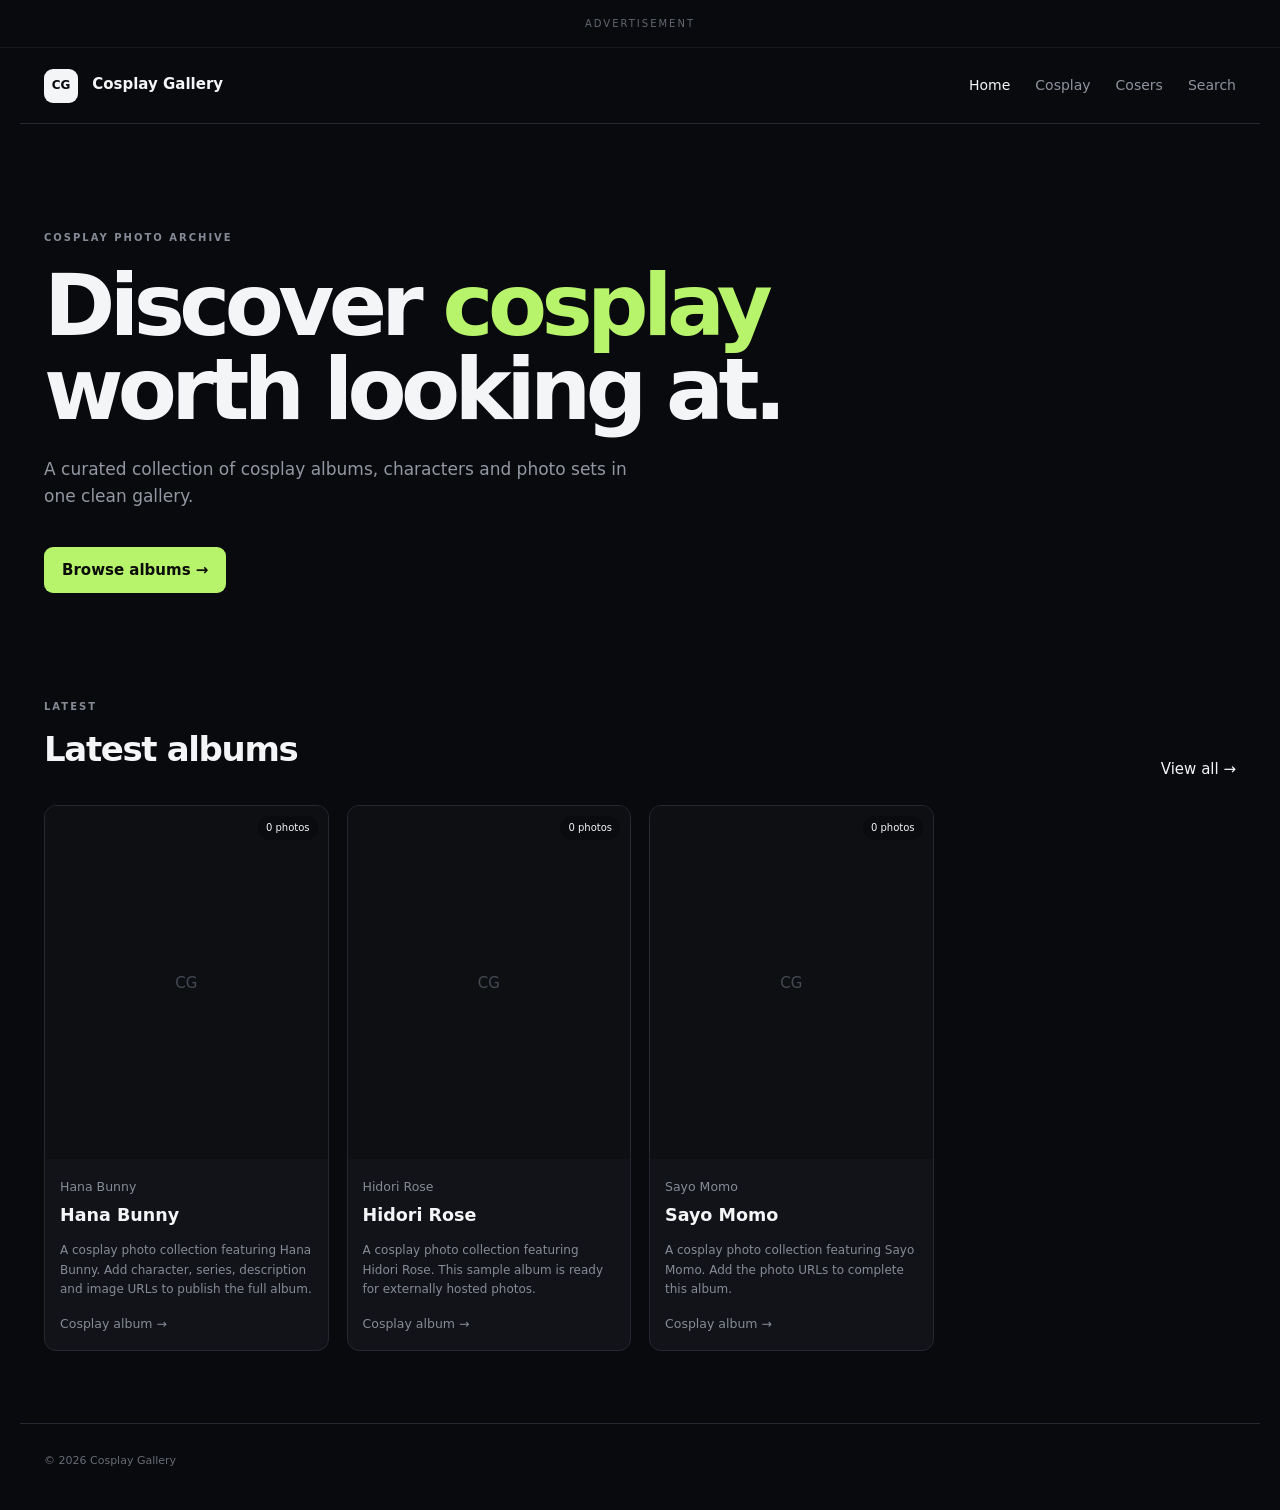
==== index.html @ 8670beea "Build complete static Cosplay Gallery" ====
<!doctype html><html lang="en"><head><meta charset="utf-8"><meta name="viewport" content="width=device-width,initial-scale=1"><meta name="description" content="Cosplay Gallery — a clean dark gallery for cosplay photo albums."><title>Cosplay Gallery</title><link rel="stylesheet" href="style.css"></head><body><div class="ad">ADVERTISEMENT</div><header><a class="brand" href="index.html"><b>CG</b> Cosplay Gallery</a><nav><a class="active" href="index.html">Home</a><a href="cosplay.html">Cosplay</a><a href="cosers.html">Cosers</a><a href="search.html">Search</a></nav></header><main><section class="hero"><span class="eyebrow">COSPLAY PHOTO ARCHIVE</span><h1>Discover <em>cosplay</em><br>worth looking at.</h1><p>A curated collection of cosplay albums, characters and photo sets in one clean gallery.</p><a class="btn" href="cosplay.html">Browse albums →</a></section><div class="head"><div><span class="eyebrow">LATEST</span><h2>Latest albums</h2></div><a href="cosplay.html">View all →</a></div><section id="latest" class="grid"></section></main><footer>© 2026 Cosplay Gallery</footer><script src="script.js"></script></body></html>
---- style.css ----
:root{--bg:#090a0d;--panel:#111318;--text:#f4f5f7;--muted:#9297a3;--line:#252831;--accent:#b7f36b;--max:1240px}*{box-sizing:border-box}body{margin:0;background:var(--bg);color:var(--text);font:15px/1.6 system-ui,-apple-system,Segoe UI,sans-serif}a{color:inherit;text-decoration:none}.ad{min-height:48px;border-bottom:1px solid #16181e;display:grid;place-items:center;color:#626772;font-size:10px;letter-spacing:.2em}header{height:76px;max-width:var(--max);margin:auto;padding:0 24px;display:flex;align-items:center;border-bottom:1px solid var(--line);gap:30px}.brand{font-weight:800}.brand b{display:inline-grid;place-items:center;width:34px;height:34px;border-radius:9px;background:var(--text);color:var(--bg);font-size:12px;margin-right:9px}nav{margin-left:auto;display:flex;gap:25px}nav a{color:#8e939f;font-size:14px}nav a:hover,nav .active{color:var(--text)}main{max-width:var(--max);margin:auto}.hero{min-height:520px;padding:100px 24px;position:relative}.hero h1{font-size:clamp(48px,7vw,86px);line-height:.98;letter-spacing:-.065em;margin:15px 0 24px}.hero em{font-style:normal;color:var(--accent)}p{color:var(--muted)}.hero p{max-width:590px;font-size:17px}.eyebrow{font-size:10px;letter-spacing:.2em;color:#858a96;font-weight:750}.btn{display:inline-block;margin-top:20px;padding:11px 18px;border-radius:9px;background:var(--accent);color:#0b0d08;font-weight:750}.head,.title{display:flex;justify-content:space-between;align-items:end;padding:0 24px 24px}.head h2,.title h1,.page>h1{font-size:34px;letter-spacing:-.04em;margin:5px 0}.grid{padding:0 24px 72px;display:grid;grid-template-columns:repeat(4,1fr);gap:18px}.card{background:var(--panel);border:1px solid var(--line);border-radius:12px;overflow:hidden;transition:.2s}.card:hover{transform:translateY(-3px);border-color:#3a3e48}.cover{aspect-ratio:4/5;background:#0d0f13;position:relative}.cover img{width:100%;height:100%;object-fit:cover}.emptycover{height:100%;display:grid;place-items:center;color:#454a54}.count{position:absolute;right:10px;top:10px;background:#090a0dcc;padding:4px 8px;border-radius:99px;font-size:10px}.body{padding:15px}.body small,.body p{color:#858b97}.body h3{margin:3px 0}.body p{font-size:12px;min-height:42px}.page{padding:55px 24px 70px}.title{padding:0 0 30px}.title label{font-size:11px;color:#777}.title select{background:var(--panel);border:1px solid var(--line);color:#ddd;padding:9px;border-radius:8px}.cosers{max-width:800px;margin-top:30px}.coser{display:flex;align-items:center;gap:14px;padding:16px 0;border-bottom:1px solid var(--line)}.avatar{width:42px;height:42px;border-radius:50%;background:var(--panel);display:grid;place-items:center;font-weight:800}.coser span:nth-child(2){flex:1;display:grid}.coser small{color:#777}.search{max-width:720px;margin:25px 0 35px}.search input{width:100%;padding:15px;background:var(--panel);border:1px solid var(--line);border-radius:10px;color:#fff;outline:0}.albumhead{padding:20px 0}.back{display:block;color:#7f8590;margin-bottom:35px;font-size:12px}.albumhead h1{font-size:clamp(42px,6vw,72px);line-height:1;letter-spacing:-.06em;margin:10px 0}.meta{color:#969ca7}.description{max-width:780px;color:#a2a7b1;white-space:pre-wrap}.admid{margin:30px 0;min-height:90px;border:1px dashed #292d36}.photos{display:grid;grid-template-columns:repeat(3,1fr);gap:12px}.photo{padding:0;border:0;border-radius:8px;overflow:hidden;background:#0d0f13;aspect-ratio:4/5;cursor:pointer}.photo img{width:100%;height:100%;object-fit:cover}.adbottom{margin:55px 0 10px;min-height:110px;border:1px dashed #292d36}#lightbox{display:none;position:fixed;inset:0;background:#000f;z-index:5;align-items:center;justify-content:center}#lightbox.open{display:flex}#lightbox img{max-width:90vw;max-height:88vh}#lightbox button{position:absolute;background:#ffffff14;color:#fff;border:0;cursor:pointer}#close{top:20px;right:25px;font-size:30px;width:42px;height:42px;border-radius:50%}#prev,#next{top:50%;transform:translateY(-50%);font-size:45px;width:50px;height:65px;border-radius:8px}#prev{left:20px}#next{right:20px}#lb-count{position:absolute;bottom:20px;color:#aaa;font-size:12px}footer{max-width:var(--max);margin:auto;padding:28px 24px 40px;border-top:1px solid var(--line);color:#666b75;font-size:11px}@media(max-width:1000px){.grid{grid-template-columns:repeat(3,1fr)}}@media(max-width:700px){header{padding:0 16px;height:68px}nav{gap:12px}nav a:nth-child(3){display:none}.hero,.page{padding-left:16px;padding-right:16px}.hero{min-height:450px}.grid{grid-template-columns:repeat(2,1fr);padding-left:16px;padding-right:16px;gap:10px}.head,.title{padding-left:16px;padding-right:16px}.photos{grid-template-columns:repeat(2,1fr)}}@media(max-width:430px){.grid{grid-template-columns:1fr}nav a:nth-child(2){display:none}.hero h1{font-size:43px}}
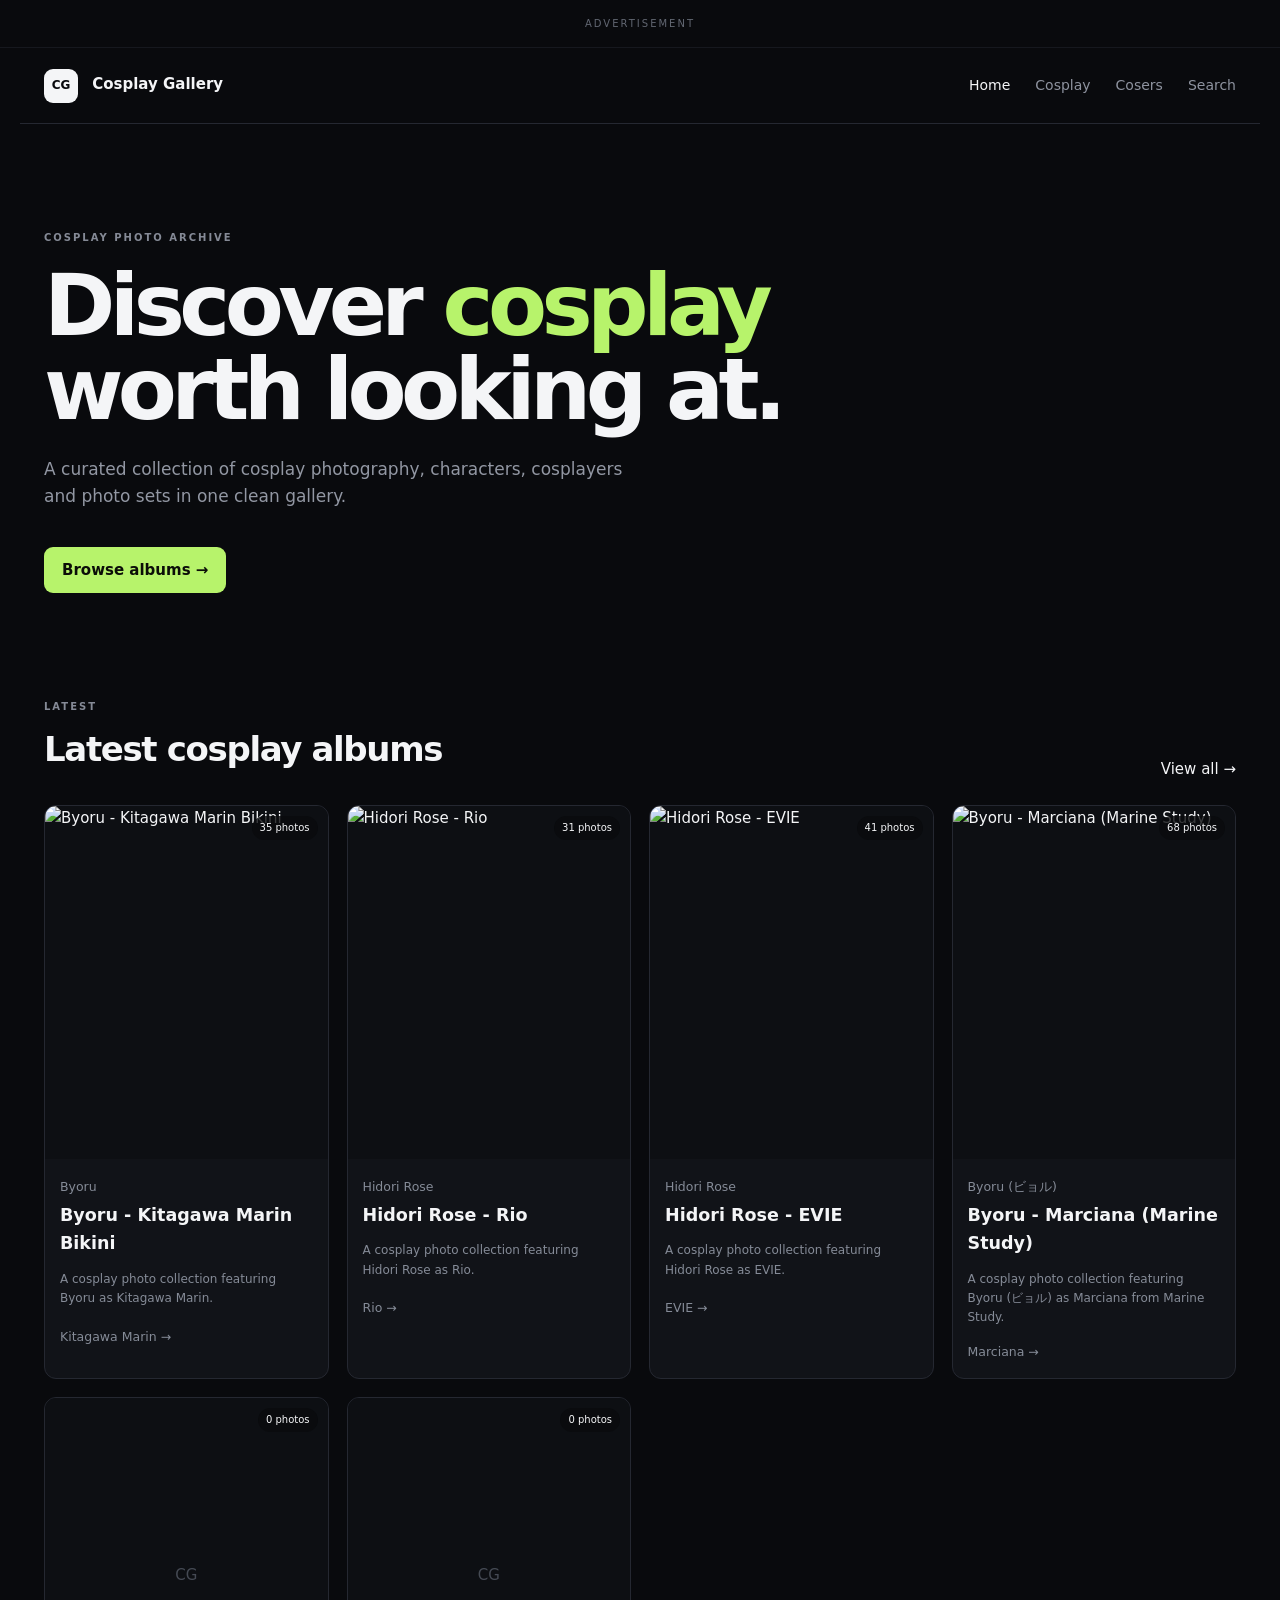
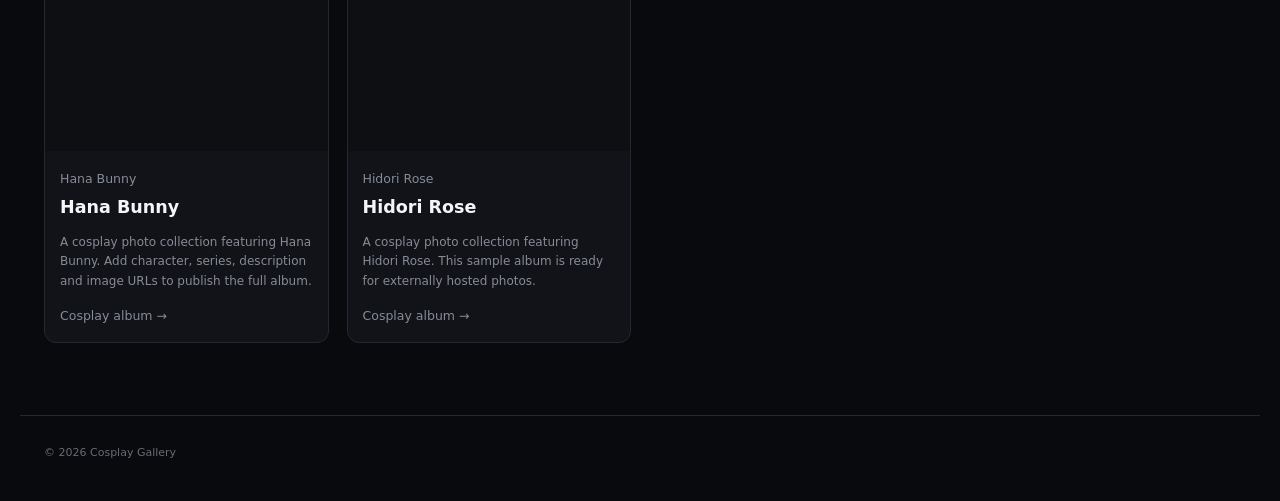
==== commit 4e7ce6e1: "Improve homepage SEO metadata" ====
--- a/index.html
+++ b/index.html
@@ -1 +1 @@
-<!doctype html><html lang="en"><head><meta charset="utf-8"><meta name="viewport" content="width=device-width,initial-scale=1"><meta name="description" content="Cosplay Gallery — a clean dark gallery for cosplay photo albums."><title>Cosplay Gallery</title><link rel="stylesheet" href="style.css"></head><body><div class="ad">ADVERTISEMENT</div><header><a class="brand" href="index.html"><b>CG</b> Cosplay Gallery</a><nav><a class="active" href="index.html">Home</a><a href="cosplay.html">Cosplay</a><a href="cosers.html">Cosers</a><a href="search.html">Search</a></nav></header><main><section class="hero"><span class="eyebrow">COSPLAY PHOTO ARCHIVE</span><h1>Discover <em>cosplay</em><br>worth looking at.</h1><p>A curated collection of cosplay albums, characters and photo sets in one clean gallery.</p><a class="btn" href="cosplay.html">Browse albums →</a></section><div class="head"><div><span class="eyebrow">LATEST</span><h2>Latest albums</h2></div><a href="cosplay.html">View all →</a></div><section id="latest" class="grid"></section></main><footer>© 2026 Cosplay Gallery</footer><script src="script.js"></script></body></html>+<!doctype html><html lang="en"><head><meta charset="utf-8"><meta name="viewport" content="width=device-width,initial-scale=1"><meta name="description" content="Browse cosplay photography, cosplay albums, characters and cosplayers in the Cosplay Gallery."><link rel="canonical" href="https://small-bar-3d55.cosplayhub01.workers.dev/"><meta property="og:type" content="website"><meta property="og:title" content="Cosplay Gallery — Cosplay Photography"><meta property="og:description" content="Browse cosplay photography, cosplay albums, characters and cosplayers."><meta property="og:url" content="https://small-bar-3d55.cosplayhub01.workers.dev/"><meta property="og:site_name" content="Cosplay Gallery"><meta name="twitter:card" content="summary_large_image"><title>Cosplay Gallery — Cosplay Photography & Photo Albums</title><link rel="stylesheet" href="style.css"></head><body><div class="ad">ADVERTISEMENT</div><header><a class="brand" href="index.html"><b>CG</b> Cosplay Gallery</a><nav><a class="active" href="index.html">Home</a><a href="cosplay.html">Cosplay</a><a href="cosers.html">Cosers</a><a href="search.html">Search</a></nav></header><main><section class="hero"><span class="eyebrow">COSPLAY PHOTO ARCHIVE</span><h1>Discover <em>cosplay</em><br>worth looking at.</h1><p>A curated collection of cosplay photography, characters, cosplayers and photo sets in one clean gallery.</p><a class="btn" href="cosplay.html">Browse albums →</a></section><div class="head"><div><span class="eyebrow">LATEST</span><h2>Latest cosplay albums</h2></div><a href="cosplay.html">View all →</a></div><section id="latest" class="grid"></section></main><footer>© 2026 Cosplay Gallery</footer><script src="script.js"></script></body></html>
